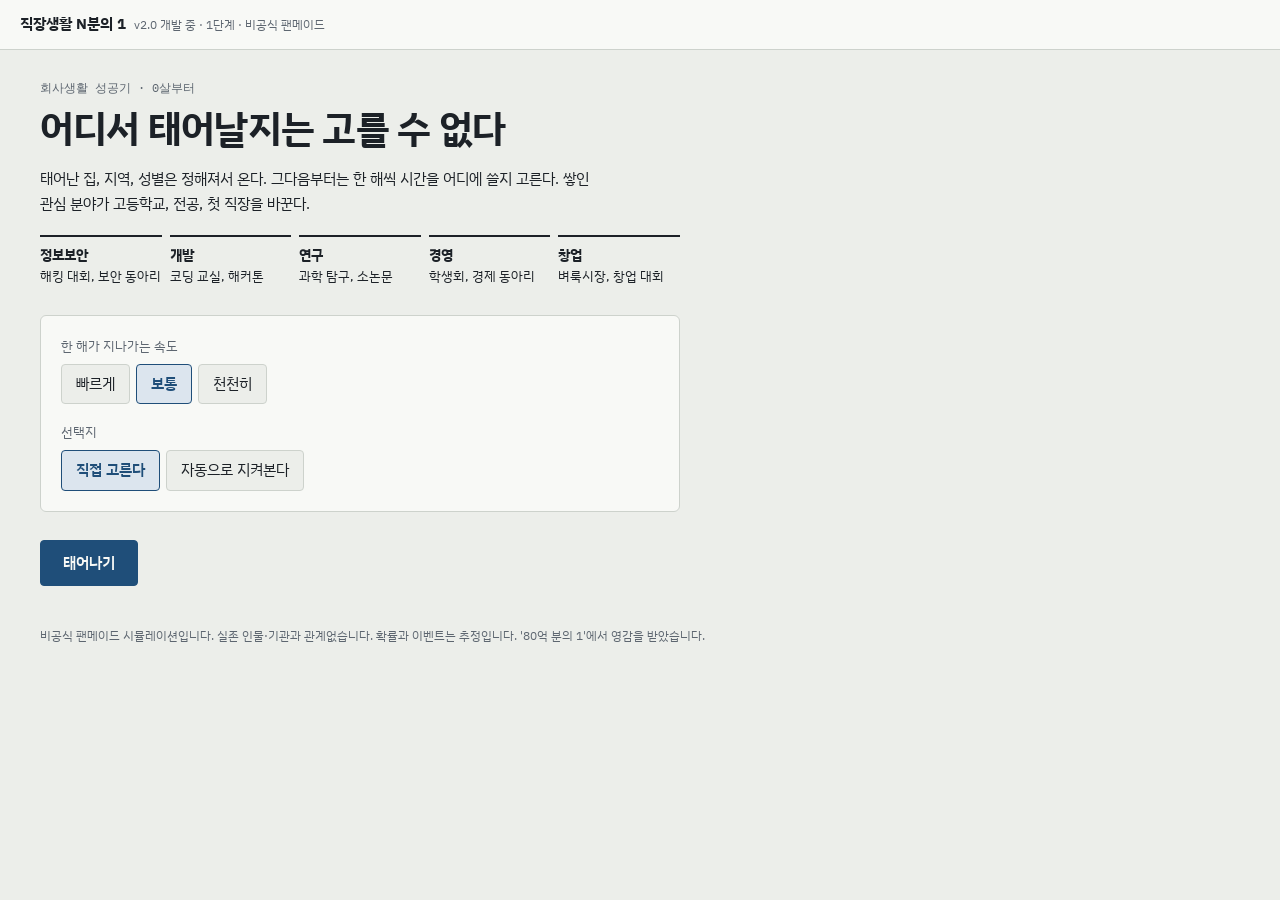
==== v2/index.html @ 2be7ea3f "refactor(v2): 관심 분야 게이지를 경험 기록과 선택지 해금으로 변경 - 관심 분야 게이지 삭제, 활동마다 경험 기록 남김(분야별 건수로 판정) - 이전 경험이 있어야 다" ====
<!DOCTYPE html>
<html lang="ko">
<head>
<meta charset="utf-8">
<meta name="viewport" content="width=device-width, initial-scale=1">
<title>직장생활 N분의 1 v2</title>
<link rel="preconnect" href="https://fonts.googleapis.com">
<link rel="preconnect" href="https://fonts.gstatic.com" crossorigin>
<link href="https://fonts.googleapis.com/css2?family=IBM+Plex+Mono:wght@400;500&family=IBM+Plex+Sans+KR:wght@400;500;600;700&display=swap" rel="stylesheet">
<link rel="stylesheet" href="css/style.css">
</head>
<body>
<header class="bar">
  <div class="brand">직장생활 N분의 1<small>v2.0 개발 중 · 1단계 · 비공식 팬메이드</small></div>
  <div class="date" id="barDate"></div>
  <div class="spacer"></div>
  <div class="ctrl" id="gameCtrl" hidden>
    <button type="button" data-speed="0" aria-pressed="false">일시정지</button>
    <button type="button" data-speed="1" aria-pressed="true">1×</button>
    <button type="button" data-speed="3" aria-pressed="false">3×</button>
    <button type="button" data-speed="8" aria-pressed="false">8×</button>
    <label for="autoPick"><input type="checkbox" id="autoPick"> 자동 선택</label>
  </div>
</header>

<main id="start" class="screen">
  <div class="start">
    <div class="eyebrow">회사생활 성공기 · 0살부터</div>
    <h1>어디서 태어날지는 고를 수 없다</h1>
    <p>태어난 집, 지역, 성별은 정해져서 온다. 그다음부터는 한 해씩 시간을 어디에 쓸지 고른다. 쌓인 관심 분야가 고등학교, 전공, 첫 직장을 바꾼다.</p>
    <div class="paths">
      <div class="path"><b>정보보안</b>해킹 대회, 보안 동아리</div>
      <div class="path"><b>개발</b>코딩 교실, 해커톤</div>
      <div class="path"><b>연구</b>과학 탐구, 소논문</div>
      <div class="path"><b>경영</b>학생회, 경제 동아리</div>
      <div class="path"><b>창업</b>벼룩시장, 창업 대회</div>
    </div>
    <div class="opts">
      <div>
        <div class="opt-label">한 해가 지나가는 속도</div>
        <div class="seg" id="paceSeg">
          <button type="button" data-pace="0.6" aria-pressed="false">빠르게</button>
          <button type="button" data-pace="1" aria-pressed="true">보통</button>
          <button type="button" data-pace="1.6" aria-pressed="false">천천히</button>
        </div>
      </div>
      <div>
        <div class="opt-label">선택지</div>
        <div class="seg" id="autoSeg">
          <button type="button" data-auto="0" aria-pressed="true">직접 고른다</button>
          <button type="button" data-auto="1" aria-pressed="false">자동으로 지켜본다</button>
        </div>
      </div>
    </div>
    <button type="button" class="btn primary" id="btnBorn">태어나기</button>
  </div>
</main>

<main id="notice" class="screen" hidden>
  <div class="notice">
    <h2>출생 신고서</h2>
    <div class="no mono" id="noticeNo"></div>
    <div class="nhead"><div id="nAvatar"></div><div class="mono" style="font-size:12px;color:var(--muted)">아래 항목은 확률로 정해졌다</div></div>
    <div id="noticeRows"></div>
    <p class="foot" id="noticeFoot"></p>
    <button type="button" class="btn primary" id="btnStart">자라기 시작</button>
  </div>
</main>

<div id="endingWrap" class="screen" hidden style="padding-bottom:0"></div>

<main id="game" class="screen game" hidden>
  <aside class="panel">
    <h3>생활기록부</h3>
    <div class="who"><div id="pAvatar"></div><div><div class="nm" id="pName"></div><div class="sub" id="pSub"></div></div></div>
    <dl class="kv" id="pKv"></dl>
    <div class="sec-h">성장 스탯</div>
    <div class="stats" id="pStats"></div>
    <div class="sec-h">경험 기록</div>
    <div id="pExp"></div>
  </aside>
  <section class="logwrap" id="logWrap" aria-live="polite"><div id="log"></div></section>
  <aside class="panel">
    <h3>친구 · 눌러서 같이 시간 보내기</h3>
    <div id="friendList"></div>
  </aside>
</main>

<div id="modal" class="modal" hidden>
  <div class="dialog" role="dialog" aria-modal="true" aria-labelledby="mTitle">
    <div class="d-when" id="mWhen"></div>
    <h4 id="mTitle"></h4>
    <p id="mText"></p>
    <div class="choices" id="mChoices"></div>
  </div>
</div>

<footer>비공식 팬메이드 시뮬레이션입니다. 실존 인물·기관과 관계없습니다. 확률과 이벤트는 추정입니다. '80억 분의 1'에서 영감을 받았습니다.</footer>

<script src="js/util.js"></script>
<script src="js/config.js"></script>
<script src="js/avatar.js"></script>
<script src="js/engine.js"></script>
<script src="js/life.js"></script>
<script src="js/ui.js"></script>
</body>
</html>
---- v2/css/style.css ----
/* v2 · 회사생활 성공기
   톤은 v1(공문서·인사기록카드)을 이어받고, 성장기에는 생활기록부 느낌을 더한다.
   레이아웃: 왼쪽 생활기록부 카드 / 가운데 연대기 로그 / 오른쪽 친구 */
:root{
  --paper:#ECEEEA;--surface:#F8F9F6;--ink:#1C2127;--muted:#5D6670;--line:#CDD2CC;
  --accent:#1F4E79;--accent-soft:#DCE5EE;--stamp:#B23A2E;--warm:#B7791F;
  --font-body:"IBM Plex Sans KR","Apple SD Gothic Neo","Malgun Gothic",system-ui,sans-serif;
  --font-mono:"IBM Plex Mono",ui-monospace,"SFMono-Regular",Menlo,monospace;
  color-scheme:light;
}
@media (prefers-color-scheme: dark){
  :root:not([data-theme="light"]){--paper:#14181C;--surface:#1C2126;--ink:#E3E6E2;--muted:#9AA3AB;--line:#2F363D;--accent:#86AFD9;--accent-soft:#22303D;--stamp:#E0796C;--warm:#E0B062;color-scheme:dark}
}
:root[data-theme="dark"]{--paper:#14181C;--surface:#1C2126;--ink:#E3E6E2;--muted:#9AA3AB;--line:#2F363D;--accent:#86AFD9;--accent-soft:#22303D;--stamp:#E0796C;--warm:#E0B062;color-scheme:dark}
*{box-sizing:border-box}
html,body{margin:0}
body{background:var(--paper);color:var(--ink);font-family:var(--font-body);font-size:15px;line-height:1.65}
button{font:inherit;color:inherit}
:focus-visible{outline:2px solid var(--accent);outline-offset:2px}
[hidden]{display:none!important}
.mono{font-family:var(--font-mono);font-variant-numeric:tabular-nums}

.bar{display:flex;align-items:center;gap:16px;flex-wrap:wrap;padding:12px 20px;border-bottom:1px solid var(--line);background:var(--surface);position:sticky;top:0;z-index:5}
.brand{font-weight:700}
.brand small{font-weight:400;color:var(--muted);margin-left:8px;font-size:12px}
.bar .date{font-family:var(--font-mono);color:var(--muted);font-size:13px}
.bar .spacer{flex:1}
.ctrl{display:flex;gap:4px;align-items:center;flex-wrap:wrap}
.ctrl button,.btn{border:1px solid var(--line);background:var(--surface);padding:5px 11px;border-radius:4px;cursor:pointer;font-size:13px}
.ctrl button[aria-pressed="true"]{background:var(--accent);border-color:var(--accent);color:var(--surface)}
.ctrl label{font-size:13px;display:flex;gap:6px;align-items:center;margin-left:8px;cursor:pointer}
.btn.primary{background:var(--accent);color:var(--surface);border-color:var(--accent);padding:10px 22px;font-size:15px;font-weight:600}
.screen{max-width:1240px;margin:0 auto;padding:28px 20px}

/* 시작 */
.start{max-width:640px}
.eyebrow{font-family:var(--font-mono);font-size:12px;color:var(--muted)}
.start h1{font-size:38px;line-height:1.2;margin:8px 0 16px;letter-spacing:-0.02em;text-wrap:balance}
.start p{max-width:62ch}
.opts{display:grid;gap:18px;margin:28px 0;padding:20px;border:1px solid var(--line);background:var(--surface);border-radius:6px}
.opt-label{font-size:13px;color:var(--muted);margin-bottom:6px}
.seg{display:flex;gap:6px;flex-wrap:wrap}
.seg button{border:1px solid var(--line);background:var(--paper);padding:7px 14px;border-radius:4px;cursor:pointer}
.seg button[aria-pressed="true"]{border-color:var(--accent);background:var(--accent-soft);color:var(--accent);font-weight:600}
.paths{display:grid;grid-template-columns:repeat(auto-fit,minmax(110px,1fr));gap:8px;margin:18px 0}
.path{border-top:2px solid var(--ink);padding-top:6px;font-size:13px}
.path b{display:block;font-size:14px}

/* 출생 신고서 */
.notice{max-width:560px;background:var(--surface);border:1px solid var(--line);padding:28px;border-radius:6px;position:relative}
.notice h2{margin:0 0 4px;font-size:22px;letter-spacing:0.2em;text-align:center}
.notice .no{text-align:center;font-family:var(--font-mono);font-size:12px;color:var(--muted);margin-bottom:18px}
.nhead{display:flex;gap:16px;align-items:center;margin-bottom:10px}
.row{display:grid;grid-template-columns:96px 1fr auto;gap:12px;padding:9px 0;border-bottom:1px solid var(--line);align-items:baseline;animation:rise .35s ease both}
.row .k{color:var(--muted);font-size:13px}
.row .p{font-family:var(--font-mono);font-size:12px;color:var(--accent)}
@keyframes rise{from{opacity:0;transform:translateY(4px)}to{opacity:1;transform:none}}
.notice .foot{margin:18px 0;font-size:14px;color:var(--muted)}

/* 게임 */
.game{display:grid;grid-template-columns:280px minmax(0,1fr) 270px;gap:20px;align-items:start}
.panel{background:var(--surface);border:1px solid var(--line);border-radius:6px;padding:16px}
.panel h3{margin:0 0 10px;font-size:13px;color:var(--muted);font-weight:500;letter-spacing:0.05em}
.who{display:flex;gap:12px;align-items:center;margin-bottom:6px}
.who .nm{font-size:21px;font-weight:700;line-height:1.2}
.who .sub{font-size:13px;color:var(--muted)}
.avatar{width:64px;height:64px;flex:none;border-radius:50%;background:var(--paper);border:1px solid var(--line)}
.kv{display:grid;grid-template-columns:64px 1fr;gap:4px 10px;font-size:13px;margin:12px 0}
.kv dt{color:var(--muted)}
.kv dd{margin:0}
.stats{display:grid;gap:8px;margin:8px 0 14px}
.stat{display:grid;grid-template-columns:52px 1fr 28px;gap:8px;align-items:center;font-size:13px}
.track{height:6px;background:var(--paper);border-radius:3px;overflow:hidden;border:1px solid var(--line)}
.fill{height:100%;background:var(--accent);transition:width .3s}
.fill.low{background:var(--stamp)}
.fill.int{background:var(--warm)}
.stat .v{font-family:var(--font-mono);font-size:12px;text-align:right}
.sec-h{font-size:12px;color:var(--muted);margin:12px 0 6px;font-weight:600;letter-spacing:0.04em}

.logwrap{background:var(--surface);border:1px solid var(--line);border-radius:6px;height:calc(100vh - 120px);min-height:420px;overflow-y:auto;padding:4px 20px 40px}
.year{position:sticky;top:0;background:var(--surface);display:flex;gap:12px;align-items:baseline;padding:14px 0 8px;border-bottom:1px solid var(--ink);margin-top:10px;z-index:1}
.year b{font-family:var(--font-mono);font-size:18px;font-weight:500}
.year span{font-size:13px;color:var(--muted)}
.entry{display:grid;grid-template-columns:44px 1fr;gap:10px;padding:9px 0;border-bottom:1px dashed var(--line)}
.entry .when{font-family:var(--font-mono);font-size:12px;color:var(--muted);padding-top:2px}
.entry p{margin:0;max-width:66ch}
.entry .pick{color:var(--accent);font-size:14px;margin-top:4px}
.entry .res{margin-top:2px}
.entry.sys p{color:var(--muted);font-size:14px}
.entry.key p{font-weight:600}
.tag{font-size:11px;border:1px solid var(--line);border-radius:3px;padding:0 5px;margin-right:6px;color:var(--muted);font-weight:400}
.tag.fr{color:var(--warm);border-color:var(--warm)}
.gain{font-family:var(--font-mono);font-size:12px;color:var(--warm);margin-left:8px;white-space:nowrap}

.friend{display:block;width:100%;text-align:left;background:none;border:0;border-bottom:1px solid var(--line);padding:10px 4px;cursor:pointer;font-size:13px}
.friend:last-child{border-bottom:0}
.friend:hover{background:var(--paper)}
.friend b{font-size:14px}
.friend .meta{color:var(--muted)}
.fr-bar{display:flex;align-items:center;gap:6px;font-size:11px;color:var(--muted);margin-top:4px}
.fr-bar .track{flex:1;height:4px}
.empty{font-size:13px;color:var(--muted)}
.exp{list-style:none;margin:0;padding:0;display:grid;gap:5px;font-size:13px}
.exp .mono{font-size:11px;color:var(--muted);margin-right:4px}
.exp .ef{font-size:11px;color:var(--warm);border:1px solid var(--warm);border-radius:3px;padding:0 4px;margin-left:2px}
.exp-more{margin-top:6px;font-size:12px;color:var(--muted)}
.exp-more summary{cursor:pointer}
.exp-more .exp{margin-top:6px}

/* 모달 */
.modal{position:fixed;inset:0;background:rgba(10,14,18,.45);display:grid;place-items:center;padding:16px;z-index:20}
.dialog{background:var(--surface);border:1px solid var(--line);border-radius:6px;max-width:540px;width:100%;padding:24px;max-height:90vh;overflow-y:auto}
.dialog .d-when{font-family:var(--font-mono);font-size:12px;color:var(--muted)}
.dialog h4{margin:4px 0 10px;font-size:18px}
.dialog p{margin:0 0 16px}
.choices{display:grid;gap:8px}
.choices button{text-align:left;border:1px solid var(--line);background:var(--paper);padding:10px 14px;border-radius:4px;cursor:pointer}
.choices button:hover{border-color:var(--accent)}
.choices button.auto{border-color:var(--accent);background:var(--accent-soft)}
.choices small{display:block;color:var(--muted);font-size:12px;margin-top:2px}
.choices small .up{color:var(--accent)}
.choices small .dn{color:var(--stamp)}
.choices small .in{color:var(--warm)}

/* 결산 */
.ending{max-width:760px;margin:0 auto 24px;background:var(--surface);border:1px solid var(--line);border-radius:6px;padding:28px}
.ending h2{margin:0 0 4px;font-size:24px}
.ending .lead{margin:8px 0 18px;max-width:60ch}
.ending .row{grid-template-columns:110px 1fr}
.ending h3{font-size:14px;margin:22px 0 6px;color:var(--muted);font-weight:500}
.acts{display:flex;gap:8px;margin-top:22px;flex-wrap:wrap}

footer{max-width:1240px;margin:0 auto;padding:12px 20px 28px;font-size:12px;color:var(--muted)}
@media (max-width:980px){.game{grid-template-columns:1fr}.logwrap{height:62vh}.start h1{font-size:30px}}
@media (prefers-reduced-motion: reduce){.row{animation:none}.fill{transition:none}}
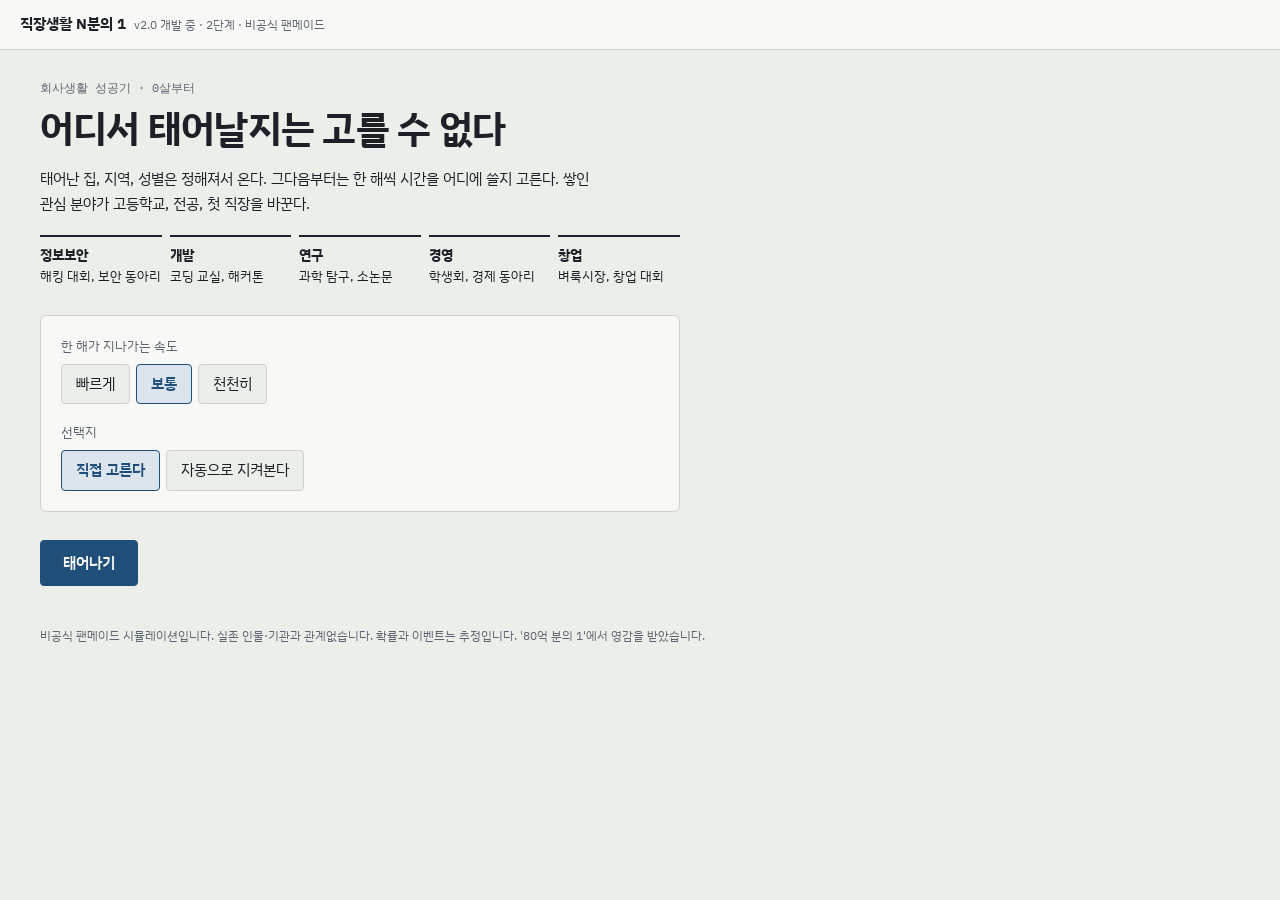
==== commit af8eaff8: "feat(v2): 스탯 힌트·진로 분기와 대학·군대·대학원 단계 추가 - 초등학생부터 선택지에 오르내리는 스탯 표시, 중대 결정 표시, 잠깐 내려 두기 - 수능에 멘탈·체력 반영," ====
--- a/v2/index.html
+++ b/v2/index.html
@@ -11,7 +11,7 @@
 </head>
 <body>
 <header class="bar">
-  <div class="brand">직장생활 N분의 1<small>v2.0 개발 중 · 1단계 · 비공식 팬메이드</small></div>
+  <div class="brand">직장생활 N분의 1<small>v2.0 개발 중 · 2단계 · 비공식 팬메이드</small></div>
   <div class="date" id="barDate"></div>
   <div class="spacer"></div>
   <div class="ctrl" id="gameCtrl" hidden>
@@ -76,8 +76,7 @@
     <dl class="kv" id="pKv"></dl>
     <div class="sec-h">성장 스탯</div>
     <div class="stats" id="pStats"></div>
-    <div class="sec-h">경험 기록</div>
-    <div id="pExp"></div>
+    <p class="hidden-note">어떤 경험을 했는지는 따로 기록되지 않는다. 대신 나중에 조용히 영향을 준다.</p>
   </aside>
   <section class="logwrap" id="logWrap" aria-live="polite"><div id="log"></div></section>
   <aside class="panel">
@@ -88,12 +87,16 @@
 
 <div id="modal" class="modal" hidden>
   <div class="dialog" role="dialog" aria-modal="true" aria-labelledby="mTitle">
-    <div class="d-when" id="mWhen"></div>
+    <div class="d-top"><div class="d-when" id="mWhen"></div><span class="big-tag" id="mBig" hidden>중대 결정</span><button type="button" class="park" id="mPark">잠깐 내려 두기</button></div>
     <h4 id="mTitle"></h4>
     <p id="mText"></p>
+    <div class="note" id="mNote" hidden></div>
     <div class="choices" id="mChoices"></div>
+    <button type="button" class="btn auto-btn" id="mAuto">이제부터 결정을 자동으로 맡기기</button>
   </div>
 </div>
+
+<button type="button" class="btn primary resume" id="mResume" hidden>선택 이어서 하기</button>
 
 <footer>비공식 팬메이드 시뮬레이션입니다. 실존 인물·기관과 관계없습니다. 확률과 이벤트는 추정입니다. '80억 분의 1'에서 영감을 받았습니다.</footer>
 
@@ -102,6 +105,7 @@
 <script src="js/avatar.js"></script>
 <script src="js/engine.js"></script>
 <script src="js/life.js"></script>
+<script src="js/college.js"></script>
 <script src="js/ui.js"></script>
 </body>
 </html>
--- a/v2/css/style.css
+++ b/v2/css/style.css
@@ -113,7 +113,12 @@
 .dialog .d-when{font-family:var(--font-mono);font-size:12px;color:var(--muted)}
 .dialog h4{margin:4px 0 10px;font-size:18px}
 .dialog p{margin:0 0 16px}
+.note{border-left:3px solid var(--warm);background:var(--paper);padding:10px 12px;font-size:13px;color:var(--muted);margin:0 0 14px;font-family:var(--font-mono);line-height:1.6}
 .choices{display:grid;gap:8px}
+.choices button{display:flex;gap:14px;align-items:center;font-weight:600}
+.choices .num{font-family:var(--font-mono);font-size:12px;color:var(--muted);font-weight:400;min-width:12px}
+.auto-btn{display:block;margin:14px auto 0}
+.hidden-note{font-size:12px;color:var(--muted);border-top:1px solid var(--line);padding-top:10px;margin:12px 0 0}
 .choices button{text-align:left;border:1px solid var(--line);background:var(--paper);padding:10px 14px;border-radius:4px;cursor:pointer}
 .choices button:hover{border-color:var(--accent)}
 .choices button.auto{border-color:var(--accent);background:var(--accent-soft)}
@@ -133,3 +138,10 @@
 footer{max-width:1240px;margin:0 auto;padding:12px 20px 28px;font-size:12px;color:var(--muted)}
 @media (max-width:980px){.game{grid-template-columns:1fr}.logwrap{height:62vh}.start h1{font-size:30px}}
 @media (prefers-reduced-motion: reduce){.row{animation:none}.fill{transition:none}}
+
+.d-top{display:flex;align-items:center;gap:8px;margin-bottom:6px}
+.d-top .d-when{margin:0}
+.big-tag{font-size:11px;font-weight:700;color:var(--stamp);border:1px solid var(--stamp);border-radius:3px;padding:1px 6px}
+.park{margin-left:auto;background:none;border:0;color:var(--muted);font-size:12px;cursor:pointer;text-decoration:underline;padding:4px}
+.resume{position:fixed;right:20px;bottom:20px;z-index:60;box-shadow:0 4px 16px rgba(0,0,0,.18)}
+.choices .ct{display:block}
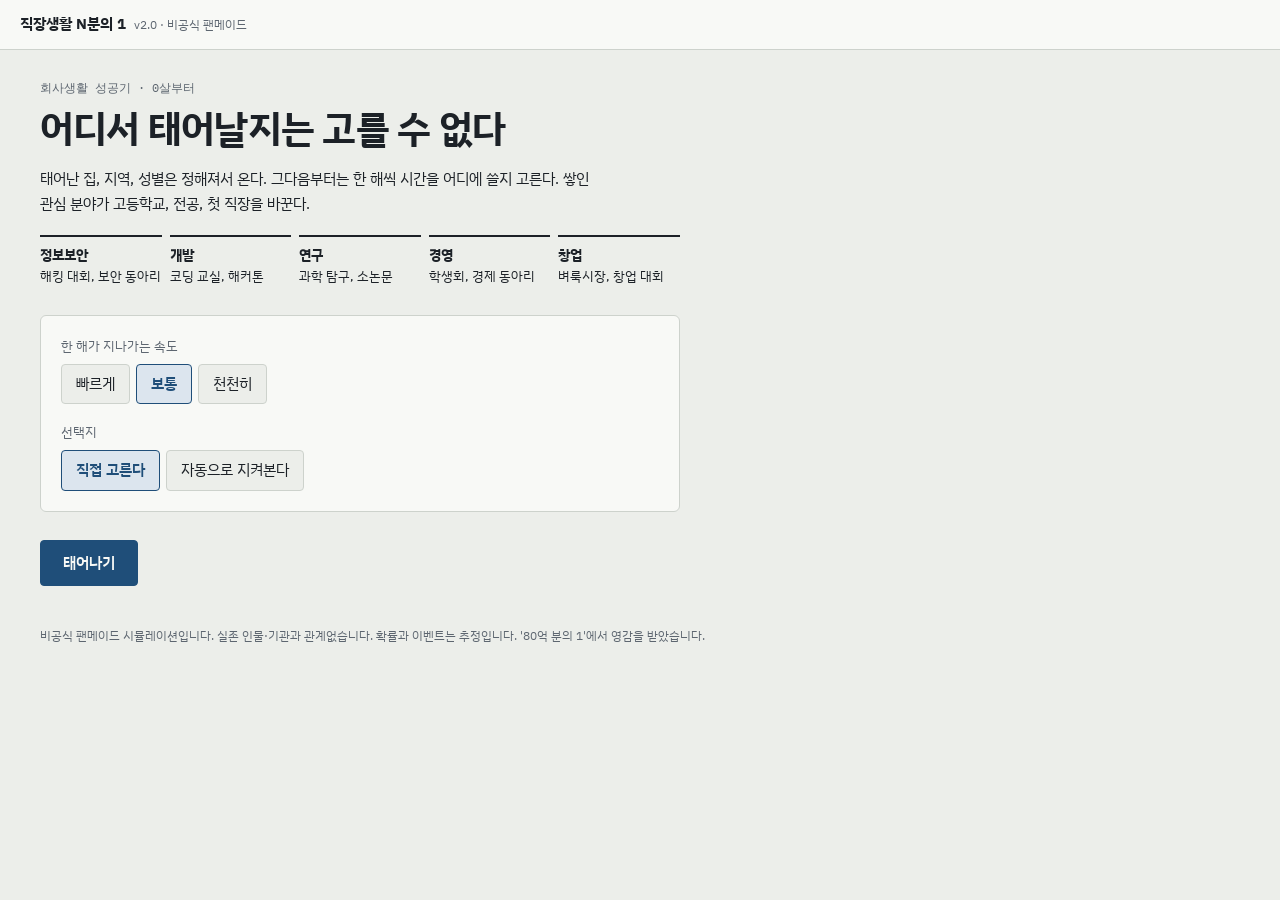
==== commit 5fe5cb27: "feat(v2): 취업 단계와 0살부터 첫 직장까지 결산 카드 추가 - 대기업·공기업·중견·IT기업·스타트업 지원, 합격 가능성 표시 후 바로 합불 - 불합격 시 반년 준비 후 재" ====
--- a/v2/index.html
+++ b/v2/index.html
@@ -11,7 +11,7 @@
 </head>
 <body>
 <header class="bar">
-  <div class="brand">직장생활 N분의 1<small>v2.0 개발 중 · 2단계 · 비공식 팬메이드</small></div>
+  <div class="brand">직장생활 N분의 1<small>v2.0 · 비공식 팬메이드</small></div>
   <div class="date" id="barDate"></div>
   <div class="spacer"></div>
   <div class="ctrl" id="gameCtrl" hidden>
@@ -106,6 +106,7 @@
 <script src="js/engine.js"></script>
 <script src="js/life.js"></script>
 <script src="js/college.js"></script>
+<script src="js/job.js"></script>
 <script src="js/ui.js"></script>
 </body>
 </html>
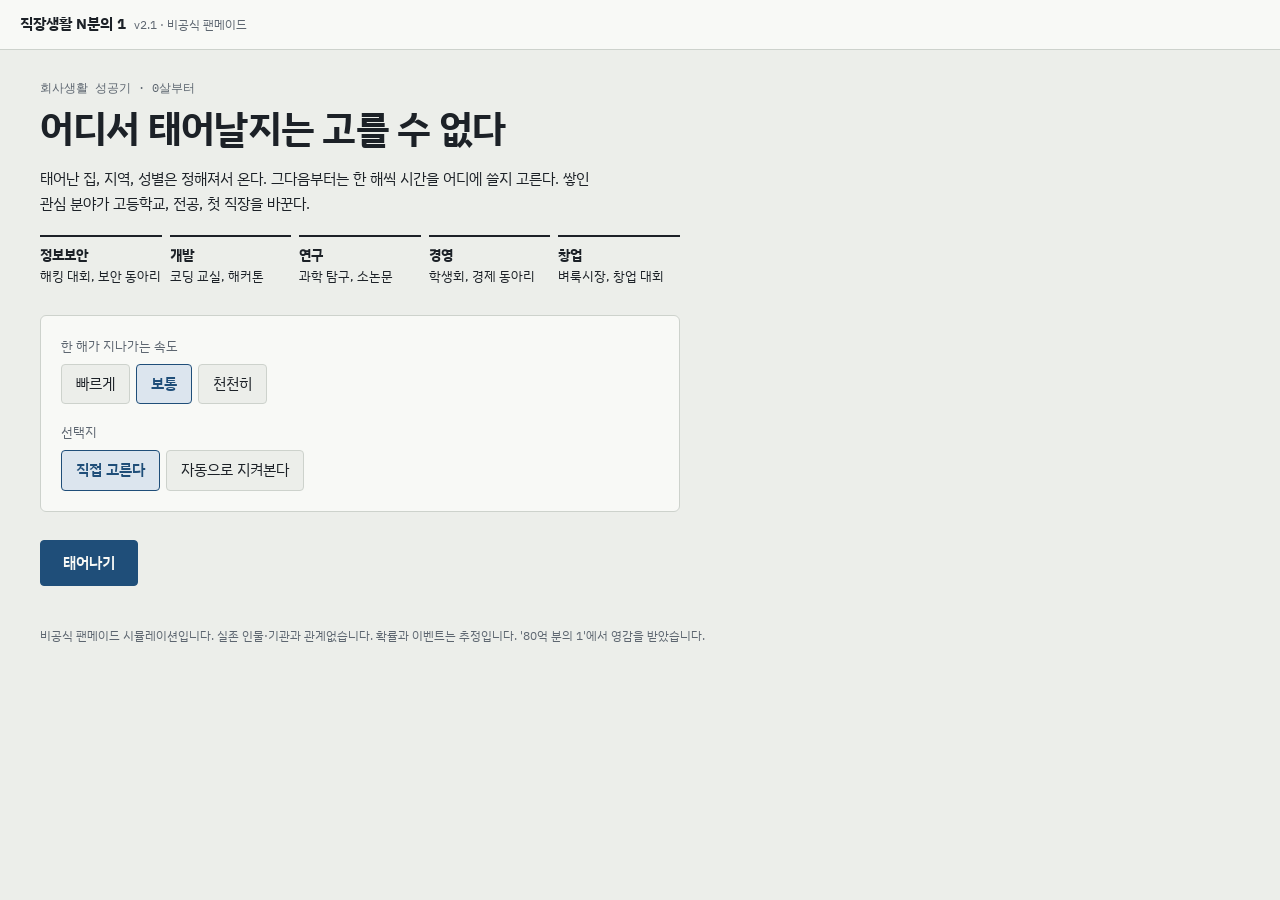
==== commit ded8a4b4: "feat(v2): 입사 후 회사생활 단계(v2.1) 추가 - v1 틀을 바탕으로 work.html 생성 (v2/tools/mkwork.py) - 대기업·공기업·중견·IT기업·스타트" ====
--- a/v2/index.html
+++ b/v2/index.html
@@ -11,7 +11,7 @@
 </head>
 <body>
 <header class="bar">
-  <div class="brand">직장생활 N분의 1<small>v2.0 · 비공식 팬메이드</small></div>
+  <div class="brand">직장생활 N분의 1<small>v2.1 · 비공식 팬메이드</small></div>
   <div class="date" id="barDate"></div>
   <div class="spacer"></div>
   <div class="ctrl" id="gameCtrl" hidden>
@@ -76,6 +76,8 @@
     <dl class="kv" id="pKv"></dl>
     <div class="sec-h">성장 스탯</div>
     <div class="stats" id="pStats"></div>
+    <div class="sec-h">행동</div>
+    <div id="actions"></div>
     <p class="hidden-note">어떤 경험을 했는지는 따로 기록되지 않는다. 대신 나중에 조용히 영향을 준다.</p>
   </aside>
   <section class="logwrap" id="logWrap" aria-live="polite"><div id="log"></div></section>
--- a/v2/css/style.css
+++ b/v2/css/style.css
@@ -145,3 +145,9 @@
 .park{margin-left:auto;background:none;border:0;color:var(--muted);font-size:12px;cursor:pointer;text-decoration:underline;padding:4px}
 .resume{position:fixed;right:20px;bottom:20px;z-index:60;box-shadow:0 4px 16px rgba(0,0,0,.18)}
 .choices .ct{display:block}
+
+.act{display:block;width:100%;text-align:left;border:1px solid var(--line);background:var(--paper);padding:8px 12px;border-radius:4px;cursor:pointer;font-size:13px;font-weight:600;margin-bottom:6px}
+.act:hover:not(:disabled){border-color:var(--accent)}
+.act:disabled{cursor:default;opacity:.55}
+.act .meta{display:block;font-weight:400;font-size:12px;color:var(--muted);margin-top:2px}
+#actions .empty{font-size:12px;color:var(--muted);margin:0}
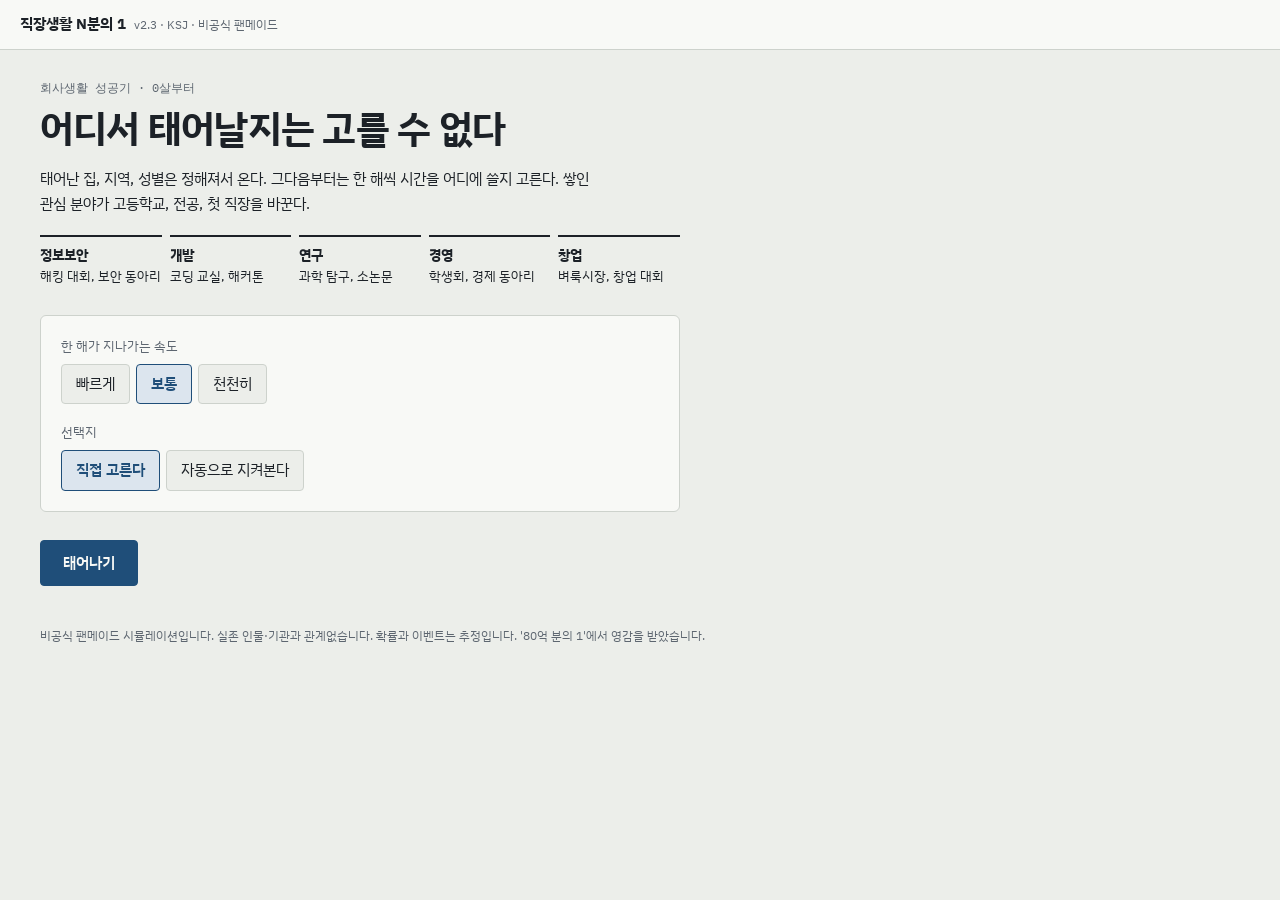
==== commit cae8c730: "feat(v2): KSJ 단일 회사 세계관과 부서·재능 루트·연결 이벤트 추가 - 회사는 KSJ 하나뿐인 세계관, 7본부 21부서, 취업은 부서 지원 - 이직은 사내 공모·본부 스" ====
--- a/v2/index.html
+++ b/v2/index.html
@@ -11,7 +11,7 @@
 </head>
 <body>
 <header class="bar">
-  <div class="brand">직장생활 N분의 1<small>v2.1 · 비공식 팬메이드</small></div>
+  <div class="brand">직장생활 N분의 1<small>v2.3 · KSJ · 비공식 팬메이드</small></div>
   <div class="date" id="barDate"></div>
   <div class="spacer"></div>
   <div class="ctrl" id="gameCtrl" hidden>
@@ -74,13 +74,15 @@
     <h3>생활기록부</h3>
     <div class="who"><div id="pAvatar"></div><div><div class="nm" id="pName"></div><div class="sub" id="pSub"></div></div></div>
     <dl class="kv" id="pKv"></dl>
-    <div class="sec-h">성장 스탯</div>
-    <div class="stats" id="pStats"></div>
-    <div class="sec-h">행동</div>
-    <div id="actions"></div>
     <p class="hidden-note">어떤 경험을 했는지는 따로 기록되지 않는다. 대신 나중에 조용히 영향을 준다.</p>
   </aside>
-  <section class="logwrap" id="logWrap" aria-live="polite"><div id="log"></div></section>
+  <div class="centercol">
+    <div class="strip">
+      <div><div class="sec-h" style="margin-top:0">성장 스탯</div><div class="stats" id="pStats"></div></div>
+      <div><div class="sec-h" style="margin-top:0">행동</div><div id="actions"></div></div>
+    </div>
+    <section class="logwrap" id="logWrap" aria-live="polite"><div id="log"></div></section>
+  </div>
   <aside class="panel">
     <h3>친구 · 눌러서 같이 시간 보내기</h3>
     <div id="friendList"></div>
@@ -103,6 +105,7 @@
 <footer>비공식 팬메이드 시뮬레이션입니다. 실존 인물·기관과 관계없습니다. 확률과 이벤트는 추정입니다. '80억 분의 1'에서 영감을 받았습니다.</footer>
 
 <script src="js/util.js"></script>
+<script src="js/ksj.js"></script>
 <script src="js/config.js"></script>
 <script src="js/avatar.js"></script>
 <script src="js/engine.js"></script>
--- a/v2/css/style.css
+++ b/v2/css/style.css
@@ -151,3 +151,10 @@
 .act:disabled{cursor:default;opacity:.55}
 .act .meta{display:block;font-weight:400;font-size:12px;color:var(--muted);margin-top:2px}
 #actions .empty{font-size:12px;color:var(--muted);margin:0}
+
+/* 로그 위 띠: 스탯과 행동(집중) */
+.centercol{display:grid;gap:12px;min-width:0}
+.strip{background:var(--surface);border:1px solid var(--line);border-radius:6px;padding:12px 16px;display:grid;grid-template-columns:1fr 1fr;gap:18px;align-items:start}
+.strip .stats{margin:0;gap:6px}
+.centercol .logwrap{height:calc(100vh - 290px);min-height:360px}
+@media (max-width:980px){.strip{grid-template-columns:1fr}.centercol .logwrap{height:62vh}}
